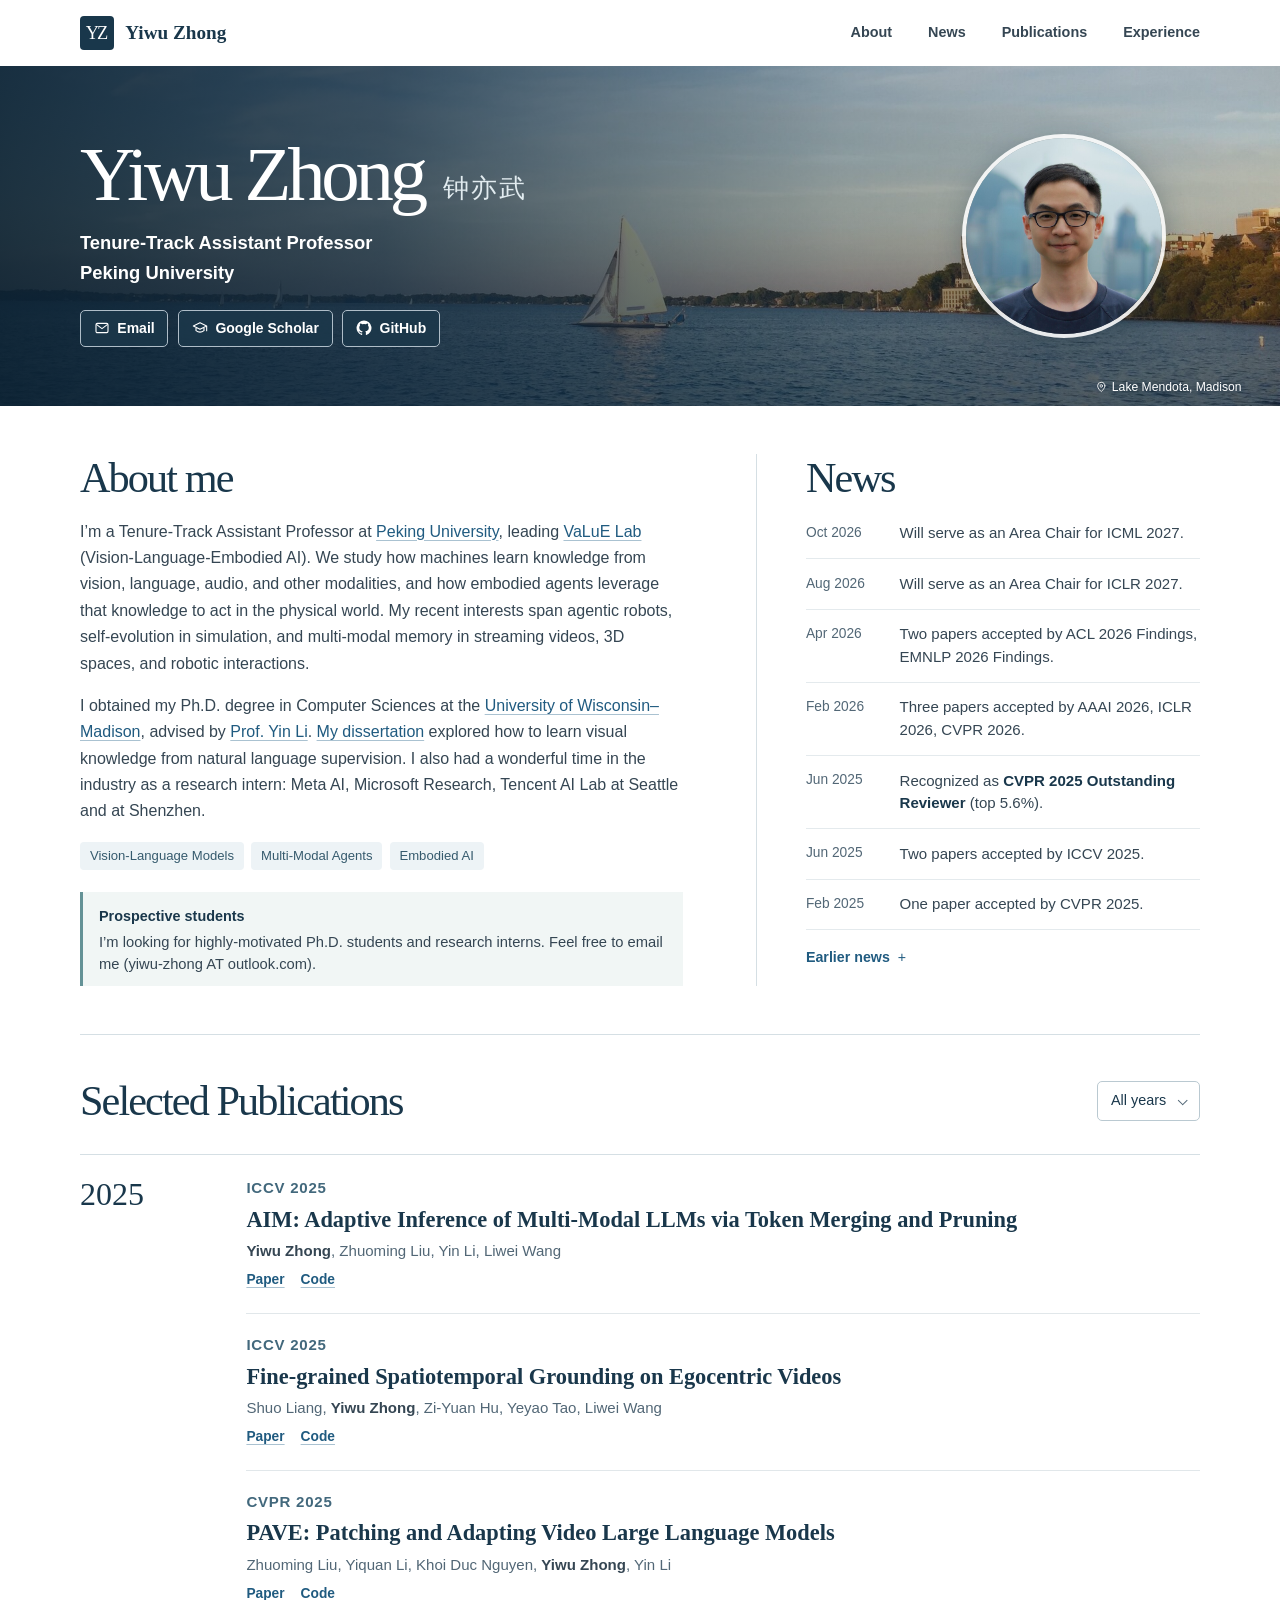
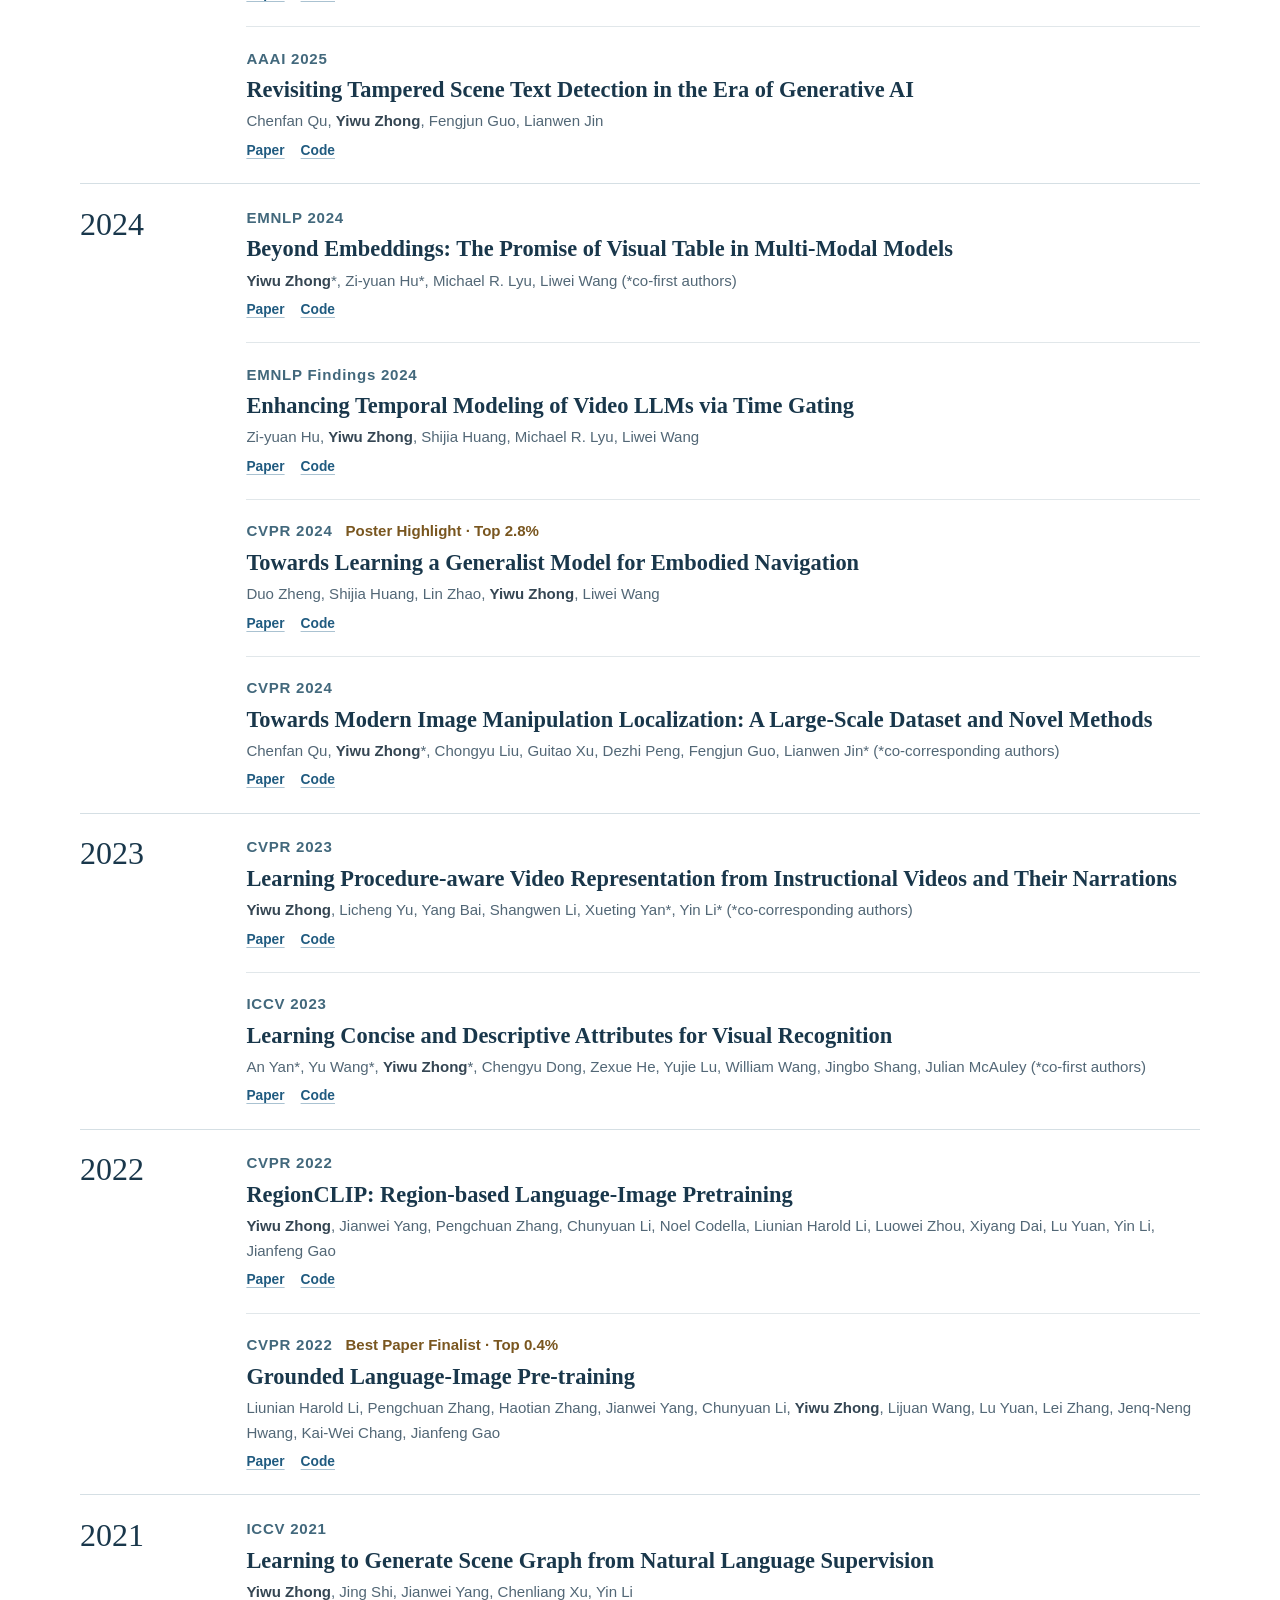
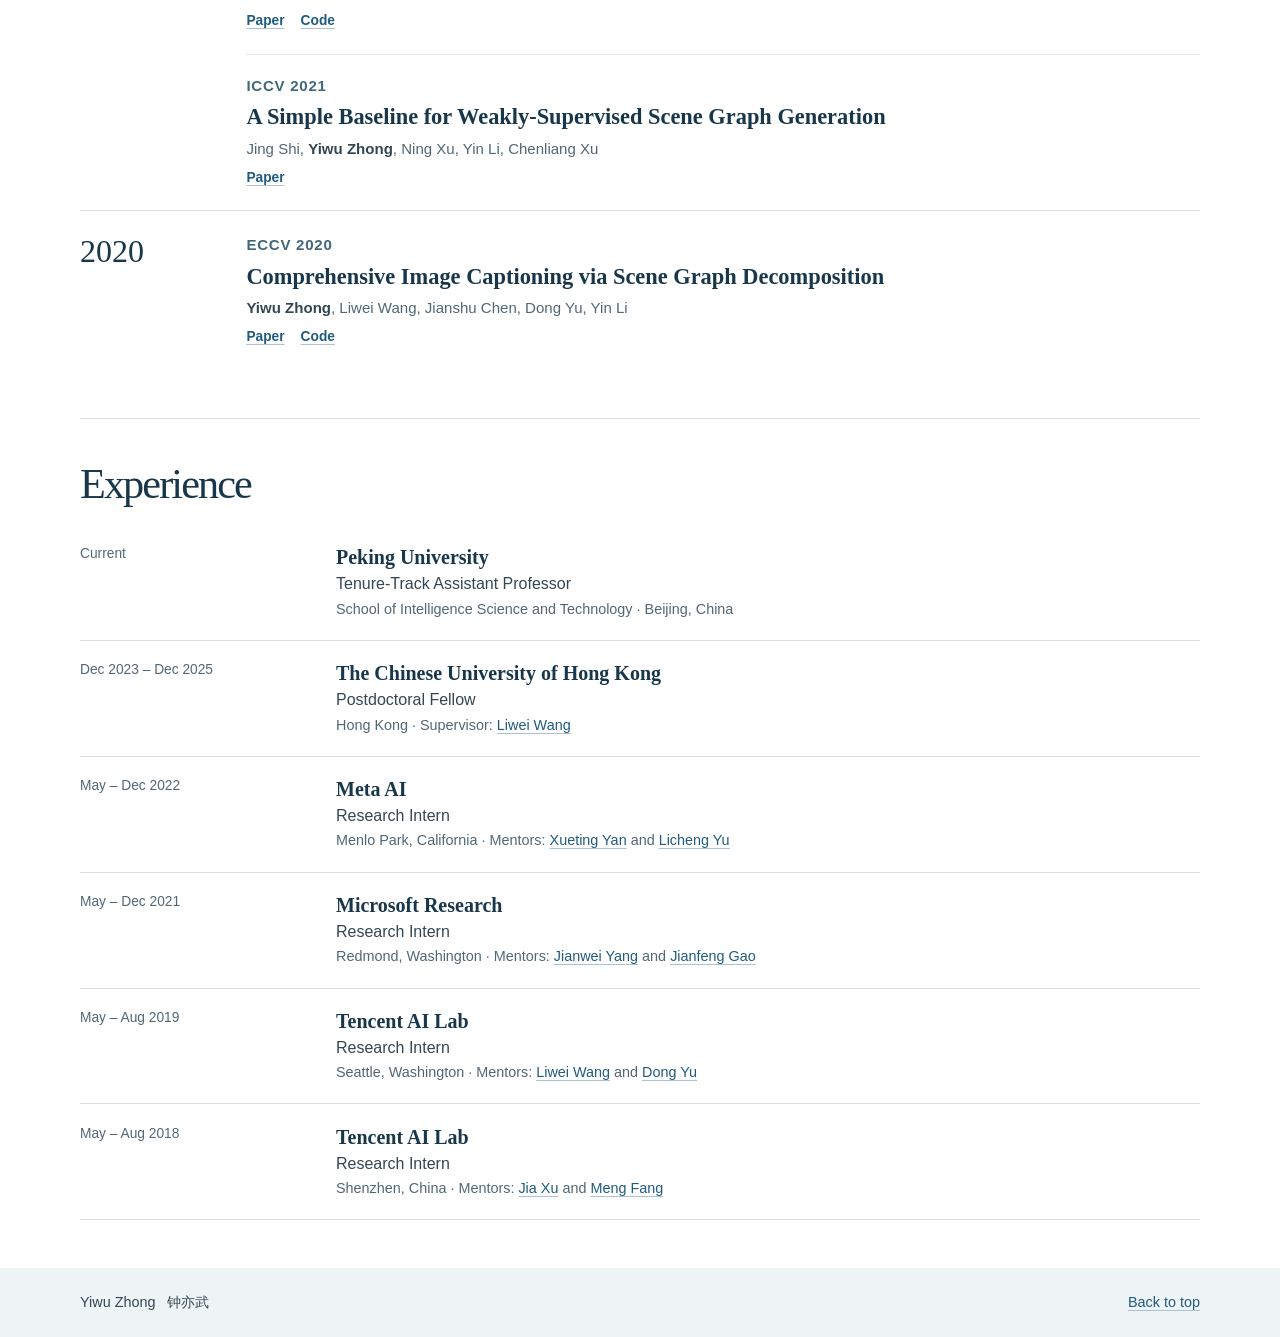
==== index.html @ c36d1957 "initial webpage" ====
<!doctype html>
<html lang="en">
<head>
  <meta charset="utf-8">
  <meta name="viewport" content="width=device-width, initial-scale=1">
  <meta name="description" content="Yiwu Zhong is a tenure-track assistant professor at Peking University studying vision-language learning, multimodal agents, and embodied AI.">
  <title>Yiwu Zhong | Peking University</title>
  <link rel="icon" href="data:image/svg+xml,%3Csvg xmlns='http://www.w3.org/2000/svg' viewBox='0 0 64 64'%3E%3Crect width='64' height='64' rx='8' fill='%2319374b'/%3E%3Ctext x='32' y='43' text-anchor='middle' font-family='Georgia' font-size='34' fill='white'%3EYZ%3C/text%3E%3C/svg%3E">
  <link rel="stylesheet" href="style.css">
  <script src="site.js" defer></script>
</head>
<body id="top">
  <a class="skip" href="#main">Skip to content</a>
  <header class="site-header">
    <div class="wrap header-inner">
      <a class="brand" href="#top"><span class="monogram" aria-hidden="true">YZ</span> Yiwu Zhong</a>
      <nav aria-label="Main navigation">
        <a href="#about">About</a>
        <a href="#news">News</a>
        <a href="#publications">Publications</a>
        <a href="#experience">Experience</a>
      </nav>
    </div>
  </header>
  <main id="main">
    <!-- PROFILE: Edit your name, appointment, and contact links here.
         Replace the two photos in assets/ to keep the same layout. -->
    <section class="hero" aria-labelledby="profile-name">
      <div class="wrap hero-inner">
        <div class="intro">
          <!-- <p class="eyebrow hero-label"><span></span>Peking University</p>-->
          <h1 id="profile-name">Yiwu Zhong <span lang="zh-Hans">钟亦武</span></h1>
          <p class="role">Tenure-Track Assistant Professor</p>
          <p class="role">Peking University</p>
          <!-- <p class="affiliation">School of Intelligence Science and Technology</p>-->
          <div class="contact">
            <a href="mailto:yiwu-zhong@outlook.com"><svg viewBox="0 0 24 24" aria-hidden="true"><rect x="3" y="5" width="18" height="14" rx="2"/><path d="m4 7 8 6 8-6"/></svg>Email</a>
            <a href="https://scholar.google.com/citations?hl=en&amp;user=irrbH_IAAAAJ"><svg viewBox="0 0 24 24" aria-hidden="true"><path d="m2 9 10-5 10 5-10 5zM6 11v5c4 3 8 3 12 0v-5m4-2v7"/></svg>Google Scholar</a>
            <a href="https://github.com/YiwuZhong"><svg viewBox="0 0 24 24" aria-hidden="true" class="filled"><path d="M12 .8a11.2 11.2 0 0 0-3.54 21.82c.56.1.76-.24.76-.54v-2.08c-3.1.67-3.75-1.32-3.75-1.32-.51-1.3-1.25-1.65-1.25-1.65-1.02-.7.08-.68.08-.68 1.13.08 1.72 1.16 1.72 1.16 1 .1 1.53 1.68 3.23.83.1-.72.39-1.21.71-1.49-2.48-.28-5.09-1.24-5.09-5.53 0-1.22.44-2.22 1.15-3-.11-.29-.5-1.43.11-2.97 0 0 .94-.3 3.08 1.15a10.8 10.8 0 0 1 5.6 0c2.14-1.45 3.08-1.15 3.08-1.15.61 1.54.22 2.68.11 2.97.72.78 1.15 1.78 1.15 3 0 4.3-2.61 5.24-5.1 5.52.4.35.76 1.03.76 2.08v3.16c0 .3.2.65.77.54A11.2 11.2 0 0 0 12 .8z"/></svg>GitHub</a>
          </div>
        </div>
        <img class="portrait" src="assets/yiwu-zhong.jpg" alt="Yiwu Zhong" width="210" height="210">
      </div>
      <div class="photo-caption"><svg viewBox="0 0 24 24" aria-hidden="true"><path d="M19 10c0 5-7 11-7 11S5 15 5 10a7 7 0 1 1 14 0z"/><circle cx="12" cy="10" r="2.4"/></svg>Lake Mendota, Madison</div>
    </section>
    <div class="wrap">
      <div class="overview">
        <!-- ABOUT: These paragraphs and topic labels are plain HTML. -->
        <section id="about" aria-labelledby="about-title">
          <h2 id="about-title">About me</h2>
          <p>I’m a Tenure-Track Assistant Professor at <a href="https://english.pku.edu.cn/">Peking University</a>, leading <a href="https://github.com/PKU-VaLuE-Lab">VaLuE Lab</a> (Vision-Language-Embodied AI). We study how machines learn knowledge from vision, language, audio, and other modalities, and how embodied agents leverage that knowledge to act in the physical world. My recent interests span agentic robots, self-evolution in simulation, and multi-modal memory in streaming videos, 3D spaces, and robotic interactions. </p>
          <p>I obtained my Ph.D. degree in Computer Sciences at the <a href="https://www.wisc.edu/">University of Wisconsin–Madison</a>, advised by <a href="https://yinli-vision.github.io/">Prof. Yin Li</a>. <a href="https://asset.library.wisc.edu/1711.dl/NDW2GRIYP7CZ68Y/R/file-e1c7b.pdf">My dissertation</a> explored how to learn visual knowledge from natural language supervision. I also had a wonderful time in the industry as a research intern: Meta AI, Microsoft Research, Tencent AI Lab at Seattle and at Shenzhen.</p>
          <ul class="topics" aria-label="Research interests"><li>Vision-Language Models</li><li>Multi-Modal Agents</li><li>Embodied AI</li></ul>
          <aside class="recruit"><strong>Prospective students</strong><p>I’m looking for highly-motivated Ph.D. students and research interns. Feel free to email me (yiwu-zhong AT outlook.com).</p></aside>
        </section>
        <!-- NEWS: Copy a dated list item and place the newest one first.
             Move older entries into the archive list below. -->
        <section id="news" aria-labelledby="news-title">
          <h2 id="news-title">News</h2>
          <ul class="news-list">
            <li><time datetime="2026-10">Oct 2026</time><span>Will serve as an Area Chair for ICML 2027.</span></li>
            <li><time datetime="2026-08">Aug 2026</time><span>Will serve as an Area Chair for ICLR 2027.</span></li>
            <li><time datetime="2026-04">Apr 2026</time><span>Two papers accepted by ACL 2026 Findings, EMNLP 2026 Findings.</span></li>
            <li><time datetime="2026-02">Feb 2026</time><span>Three papers accepted by AAAI 2026, ICLR 2026, CVPR 2026.</span></li>
            <li><time datetime="2025-06">Jun 2025</time><span>Recognized as <strong>CVPR 2025 Outstanding Reviewer</strong> (top 5.6%).</span></li>
            <li><time datetime="2025-06">Jun 2025</time><span>Two papers accepted by ICCV 2025.</span></li>
            <li><time datetime="2025-02">Feb 2025</time><span>One paper accepted by CVPR 2025.</span></li>
          </ul>
          <details class="archive"><summary>Earlier news</summary><ul class="news-list">
            <li><time datetime="2024-10">Oct 2024</time><span>Two papers accepted by EMNLP 2024.</span></li>
            <li><time datetime="2024-02">Feb 2024</time><span>Two papers accepted by CVPR 2024.</span></li>
            <li><time datetime="2023-08">Aug 2023</time><span>Completed my Ph.D. at UW–Madison. Many thanks to my advisor Prof. Yin Li!</span></li>
            <li><time datetime="2023-07">Jul 2023</time><span>One paper accepted by ICCV 2023.</span></li>
            <li><time datetime="2023-03">Mar 2023</time><span>Received the <strong>CVPR 2023 Doctoral Consortium Award</strong> (top 13%).</span></li>
            <li><time datetime="2023-03">Mar 2023</time><span>One paper accepted by CVPR 2023 <a href="https://arxiv.org/abs/2303.17839">(Learning Procedure-Aware Video Representation From Instructional Videos and Their Narrations</a>).</span></li>
            <li><time datetime="2022-03">Mar 2022</time><span>Two papers accepted by CVPR 2022 (<a href="https://arxiv.org/abs/2112.09106">RegionCLIP: Region-based Language-Image Pretraining</a>). <strong>One Best Paper Finalist</strong> (top 0.4%).</span></li>
            <li><time datetime="2021-07">Jul 2021</time><span>Two papers accepted by ICCV 2021 (<a href="https://arxiv.org/abs/2109.02227">Learning to Generate Scene Graph from Natural Language Supervision</a>).</span></li>
            <li><time datetime="2020-07">Jul 2020</time><span>One paper accepted by ECCV 2020 (<a href="https://arxiv.org/abs/2007.11731">Comprehensive Image Captioning via Scene Graph Decomposition</a>).</span></li>
          </ul></details>
        </section>
      </div>
      <!-- PUBLICATIONS: Copy one article into the appropriate year. For a new
           year, copy a year-group and change its h3. The filter updates itself. -->
      <section class="major" id="publications" aria-labelledby="publications-title">
        <div class="section-head">
          <h2 id="publications-title">Selected Publications</h2>
          <label class="year-filter" hidden><span class="sr-only">Filter publications by year</span>
            <select id="year-filter"><option value="">All years</option></select>
          </label>
        </div>
        <section class="year-group"><h3>2025</h3>
          <div class="papers">
            <article class="paper">
              <p class="venue">ICCV 2025</p>
              <h4><a href="https://arxiv.org/abs/2412.03248">AIM: Adaptive Inference of Multi-Modal LLMs via Token Merging and Pruning</a></h4>
              <p class="authors"><strong>Yiwu Zhong</strong>, Zhuoming Liu, Yin Li, Liwei Wang</p>
              <div class="paper-links"><a href="https://arxiv.org/abs/2412.03248">Paper</a> <a href="https://github.com/LaVi-Lab/AIM">Code</a></div>
            </article>
            <article class="paper">
              <p class="venue">ICCV 2025</p>
              <h4><a href="https://arxiv.org/abs/2508.00518">Fine-grained Spatiotemporal Grounding on Egocentric Videos</a></h4>
              <p class="authors">Shuo Liang, <strong>Yiwu Zhong</strong>, Zi-Yuan Hu, Yeyao Tao, Liwei Wang</p>
              <div class="paper-links"><a href="https://arxiv.org/abs/2508.00518">Paper</a> <a href="https://github.com/LaVi-Lab/EgoMask">Code</a></div>
            </article>
            <article class="paper">
              <p class="venue">CVPR 2025</p>
              <h4><a href="https://arxiv.org/abs/2503.19794">PAVE: Patching and Adapting Video Large Language Models</a></h4>
              <p class="authors">Zhuoming Liu, Yiquan Li, Khoi Duc Nguyen, <strong>Yiwu Zhong</strong>, Yin Li</p>
              <div class="paper-links"><a href="https://arxiv.org/abs/2503.19794">Paper</a> <a href="https://github.com/dragonlzm/PAVE">Code</a></div>
            </article>
            <article class="paper">
              <p class="venue">AAAI 2025</p>
              <h4><a href="https://arxiv.org/abs/2407.21422">Revisiting Tampered Scene Text Detection in the Era of Generative AI</a></h4>
              <p class="authors">Chenfan Qu, <strong>Yiwu Zhong</strong>, Fengjun Guo, Lianwen Jin</p>
              <div class="paper-links"><a href="https://arxiv.org/abs/2407.21422">Paper</a> <a href="https://github.com/qcf-568/OSTF">Code</a></div>
            </article>
          </div>
        </section>
        <section class="year-group"><h3>2024</h3>
          <div class="papers">
            <article class="paper">
              <p class="venue">EMNLP 2024</p>
              <h4><a href="https://arxiv.org/abs/2403.18252">Beyond Embeddings: The Promise of Visual Table in Multi-Modal Models</a></h4>
              <p class="authors"><strong>Yiwu Zhong</strong>*, Zi-yuan Hu*, Michael R. Lyu, Liwei Wang (*co-first authors)</p>
              <div class="paper-links"><a href="https://arxiv.org/abs/2403.18252">Paper</a> <a href="https://github.com/LaVi-Lab/Visual-Table">Code</a></div>
            </article>
            <article class="paper">
              <p class="venue">EMNLP Findings 2024</p>
              <h4><a href="https://arxiv.org/abs/2410.05714">Enhancing Temporal Modeling of Video LLMs via Time Gating</a></h4>
              <p class="authors">Zi-yuan Hu, <strong>Yiwu Zhong</strong>, Shijia Huang, Michael R. Lyu, Liwei Wang</p>
              <div class="paper-links"><a href="https://arxiv.org/abs/2410.05714">Paper</a> <a href="https://github.com/LaVi-Lab/TG-Vid">Code</a></div>
            </article>
            <article class="paper">
              <p class="venue">CVPR 2024 <span class="honor">Poster Highlight · Top 2.8%</span></p>
              <h4><a href="https://arxiv.org/abs/2312.02010">Towards Learning a Generalist Model for Embodied Navigation</a></h4>
              <p class="authors">Duo Zheng, Shijia Huang, Lin Zhao, <strong>Yiwu Zhong</strong>, Liwei Wang</p>
              <div class="paper-links"><a href="https://arxiv.org/abs/2312.02010">Paper</a> <a href="https://github.com/zd11024/NaviLLM">Code</a></div>
            </article>
            <article class="paper">
              <p class="venue">CVPR 2024</p>
              <h4><a href="https://openaccess.thecvf.com/content/CVPR2024/papers/Qu_Towards_Modern_Image_Manipulation_Localization_A_Large-Scale_Dataset_and_Novel_CVPR_2024_paper.pdf">Towards Modern Image Manipulation Localization: A Large-Scale Dataset and Novel Methods</a></h4>
              <p class="authors">Chenfan Qu, <strong>Yiwu Zhong</strong>*, Chongyu Liu, Guitao Xu, Dezhi Peng, Fengjun Guo, Lianwen Jin* (*co-corresponding authors)</p>
              <div class="paper-links"><a href="https://openaccess.thecvf.com/content/CVPR2024/papers/Qu_Towards_Modern_Image_Manipulation_Localization_A_Large-Scale_Dataset_and_Novel_CVPR_2024_paper.pdf">Paper</a> <a href="https://github.com/qcf-568/MIML">Code</a></div>
            </article>
          </div>
        </section>
        <section class="year-group"><h3>2023</h3>
          <div class="papers">
            <article class="paper">
              <p class="venue">CVPR 2023</p>
              <h4><a href="https://arxiv.org/abs/2303.17839">Learning Procedure-aware Video Representation from Instructional Videos and Their Narrations</a></h4>
              <p class="authors"><strong>Yiwu Zhong</strong>, Licheng Yu, Yang Bai, Shangwen Li, Xueting Yan*, Yin Li* (*co-corresponding authors)</p>
              <div class="paper-links"><a href="https://arxiv.org/abs/2303.17839">Paper</a> <a href="https://github.com/facebookresearch/ProcedureVRL">Code</a></div>
            </article>
            <article class="paper">
              <p class="venue">ICCV 2023</p>
              <h4><a href="https://arxiv.org/abs/2308.03685">Learning Concise and Descriptive Attributes for Visual Recognition</a></h4>
              <p class="authors">An Yan*, Yu Wang*, <strong>Yiwu Zhong</strong>*, Chengyu Dong, Zexue He, Yujie Lu, William Wang, Jingbo Shang, Julian McAuley (*co-first authors)</p>
              <div class="paper-links"><a href="https://arxiv.org/abs/2308.03685">Paper</a> <a href="https://github.com/wangyu-ustc/LM4CV">Code</a></div>
            </article>
          </div>
        </section>
        <section class="year-group"><h3>2022</h3>
          <div class="papers">
            <article class="paper">
              <p class="venue">CVPR 2022</p>
              <h4><a href="https://arxiv.org/abs/2112.09106">RegionCLIP: Region-based Language-Image Pretraining</a></h4>
              <p class="authors"><strong>Yiwu Zhong</strong>, Jianwei Yang, Pengchuan Zhang, Chunyuan Li, Noel Codella, Liunian Harold Li, Luowei Zhou, Xiyang Dai, Lu Yuan, Yin Li, Jianfeng Gao</p>
              <div class="paper-links"><a href="https://arxiv.org/abs/2112.09106">Paper</a> <a href="https://github.com/microsoft/RegionCLIP">Code</a></div>
            </article>
            <article class="paper">
              <p class="venue">CVPR 2022 <span class="honor">Best Paper Finalist · Top 0.4%</span></p>
              <h4><a href="https://arxiv.org/abs/2112.03857">Grounded Language-Image Pre-training</a></h4>
              <p class="authors">Liunian Harold Li, Pengchuan Zhang, Haotian Zhang, Jianwei Yang, Chunyuan Li, <strong>Yiwu Zhong</strong>, Lijuan Wang, Lu Yuan, Lei Zhang, Jenq-Neng Hwang, Kai-Wei Chang, Jianfeng Gao</p>
              <div class="paper-links"><a href="https://arxiv.org/abs/2112.03857">Paper</a> <a href="https://github.com/microsoft/GLIP">Code</a></div>
            </article>
          </div>
        </section>
        <section class="year-group"><h3>2021</h3>
          <div class="papers">
            <article class="paper">
              <p class="venue">ICCV 2021</p>
              <h4><a href="https://arxiv.org/abs/2109.02227">Learning to Generate Scene Graph from Natural Language Supervision</a></h4>
              <p class="authors"><strong>Yiwu Zhong</strong>, Jing Shi, Jianwei Yang, Chenliang Xu, Yin Li</p>
              <div class="paper-links"><a href="https://arxiv.org/abs/2109.02227">Paper</a> <a href="https://github.com/YiwuZhong/SGG_from_NLS">Code</a></div>
            </article>
            <article class="paper">
              <p class="venue">ICCV 2021</p>
              <h4><a href="https://openaccess.thecvf.com/content/ICCV2021/papers/Shi_A_Simple_Baseline_for_Weakly-Supervised_Scene_Graph_Generation_ICCV_2021_paper.pdf">A Simple Baseline for Weakly-Supervised Scene Graph Generation</a></h4>
              <p class="authors">Jing Shi, <strong>Yiwu Zhong</strong>, Ning Xu, Yin Li, Chenliang Xu</p>
              <div class="paper-links"><a href="https://openaccess.thecvf.com/content/ICCV2021/papers/Shi_A_Simple_Baseline_for_Weakly-Supervised_Scene_Graph_Generation_ICCV_2021_paper.pdf">Paper</a></div>
            </article>
          </div>
        </section>
        <section class="year-group"><h3>2020</h3>
          <div class="papers">
            <article class="paper">
              <p class="venue">ECCV 2020</p>
              <h4><a href="https://arxiv.org/abs/2007.11731">Comprehensive Image Captioning via Scene Graph Decomposition</a></h4>
              <p class="authors"><strong>Yiwu Zhong</strong>, Liwei Wang, Jianshu Chen, Dong Yu, Yin Li</p>
              <div class="paper-links"><a href="https://arxiv.org/abs/2007.11731">Paper</a> <a href="https://github.com/YiwuZhong/Sub-GC">Code</a></div>
            </article>
          </div>
        </section>
      </section>
      <!-- EXPERIENCE: Each appointment is one article, newest first. -->
      <section class="major" id="experience" aria-labelledby="experience-title">
        <h2 id="experience-title">Experience</h2>
        <article class="job">
          <span class="dates">Current</span>
          <div><h3>Peking University</h3><p>Tenure-Track Assistant Professor</p><p class="job-detail">School of Intelligence Science and Technology · Beijing, China</p></div>
        </article>
        <article class="job">
          <span class="dates">Dec 2023 – Dec 2025</span>
          <div><h3>The Chinese University of Hong Kong</h3><p>Postdoctoral Fellow</p><p class="job-detail">Hong Kong · Supervisor: <a href="https://lwwangcse.github.io/">Liwei Wang</a></p></div>
        </article>
        <article class="job">
          <span class="dates">May – Dec 2022</span>
          <div><h3>Meta AI</h3><p>Research Intern</p><p class="job-detail">Menlo Park, California · Mentors: <a href="https://www.linkedin.com/in/xueting-yan-00a939a3/">Xueting Yan</a> and <a href="https://lichengunc.github.io/">Licheng Yu</a></p></div>
        </article>
        <article class="job">
          <span class="dates">May – Dec 2021</span>
          <div><h3>Microsoft Research</h3><p>Research Intern</p><p class="job-detail">Redmond, Washington · Mentors: <a href="https://jwyang.github.io/">Jianwei Yang</a> and <a href="https://www.microsoft.com/en-us/research/people/jfgao/">Jianfeng Gao</a></p></div>
        </article>
        <article class="job">
          <span class="dates">May – Aug 2019</span>
          <div><h3>Tencent AI Lab</h3><p>Research Intern</p><p class="job-detail">Seattle, Washington · Mentors: <a href="https://lwwangcse.github.io/">Liwei Wang</a> and <a href="https://scholar.google.com/citations?user=tMY31_gAAAAJ">Dong Yu</a></p></div>
        </article>
        <article class="job">
          <span class="dates">May – Aug 2018</span>
          <div><h3>Tencent AI Lab</h3><p>Research Intern</p><p class="job-detail">Shenzhen, China · Mentors: <a href="https://pages.cs.wisc.edu/~jiaxu/">Jia Xu</a> and <a href="https://mengfn.github.io/">Meng Fang</a></p></div>
        </article>
      </section>
    </div>
  </main>
  <footer><div class="wrap"><span>Yiwu Zhong <span lang="zh-Hans">钟亦武</span></span><a href="#top">Back to top</a></div></footer>
</body>
</html>
---- style.css ----
/* Site-wide palette, typography, and page width. */
:root {
  --ink: #19374b;
  --body: #354653;
  --link: #205b80;
  --line: #d5dfe4;
  --muted: #526776;
  --serif: "Baskervville", "Iowan Old Style", "Palatino Linotype", Georgia, serif;
  --sans: "Inter", -apple-system, BlinkMacSystemFont, "Segoe UI", Arial, sans-serif;
}
* { box-sizing: border-box; }
html { scroll-padding-top: 1.5rem; }
body { margin: 0; font: 1rem/1.65 var(--sans); color: var(--body); background: #fff; }
a { color: var(--link); text-underline-offset: .19em; text-decoration-color: #aac2d1; }
a:hover { text-decoration-color: currentColor; }
a:focus-visible, summary:focus-visible, select:focus-visible { outline: 3px solid #c07634; outline-offset: 4px; }
.wrap { width: min(1120px, 88%); margin-inline: auto; }
h1, h2, h3, h4, p { margin: 0; }
h1, h2, h3, h4 { color: var(--ink); }
h2 { font: 400 clamp(2rem, 3.3vw, 2.7rem)/1.15 var(--serif); letter-spacing: -.045em; }
.skip, .sr-only { position: absolute; width: 1px; height: 1px; overflow: hidden; clip-path: inset(50%); }
.skip:focus { clip-path: none; width: auto; height: auto; padding: .5rem 1rem; z-index: 2; background: white; }
[hidden] { display: none !important; }

/* Page navigation and the original Lake Mendota cover photograph. */
.header-inner, nav, .brand, .contact, .contact a, .section-head, footer .wrap { display: flex; align-items: center; }
.header-inner, .section-head, footer .wrap { justify-content: space-between; }
.header-inner { min-height: 66px; gap: 1.5rem; }
.brand { gap: .7rem; color: var(--ink); text-decoration: none; white-space: nowrap; font: 600 1.2rem/1 var(--serif); }
.monogram { display: grid; place-items: center; width: 34px; height: 34px; border-radius: 4px; font: 1.15rem var(--serif); letter-spacing: -.1em; padding-right: .1em; background: var(--ink); color: white; }
nav { gap: clamp(1rem, 3vw, 2.25rem); }
nav a { font-size: .9rem; font-weight: 550; color: var(--body); text-decoration: none; padding-block: .45rem; }
nav a:hover, footer a:hover { text-decoration: underline; }
.hero { position: relative; color: white; isolation: isolate; background: #233f56 url("assets/lake-mendota.jpg") center 58% / cover no-repeat; }
.hero::before { content: ""; position: absolute; inset: 0; z-index: -1; background: linear-gradient(90deg, rgb(12 34 51 / .91) 0%, rgb(16 42 63 / .8) 30%, rgb(21 50 70 / .38) 66%, rgb(18 45 64 / .19) 100%), linear-gradient(0deg, rgb(10 31 50 / .42), transparent 58%); }
.hero-inner { min-height: 340px; display: flex; justify-content: space-between; align-items: center; gap: 2rem; padding-block: 3.4rem; }
.eyebrow { text-transform: uppercase; letter-spacing: .19em; font-size: .76rem; font-weight: 650; }
.hero-label { display: flex; align-items: center; gap: .7rem; color: #e8f2f6; }
.hero-label span { width: 26px; height: 2px; background: #c4d7dd; }
h1 { color: white; font: 400 clamp(3.5rem, 6vw, 5.25rem)/1.12 var(--serif); letter-spacing: -.055em; margin: .45rem 0 .6rem; }
h1 span { display: inline-block; font: 400 clamp(1.25rem, 2vw, 1.65rem)/1.3 "Noto Serif CJK SC", "Songti SC", serif; letter-spacing: .09em; color: #e1ebef; vertical-align: .13em; padding-left: .25rem; }
.role { font-size: 1.15rem; font-weight: 550; }
.affiliation { color: #ecf2f5; font-size: .98rem; }
.contact { gap: .6rem; flex-wrap: wrap; margin-top: 1.3rem; }
.contact a { gap: .47rem; padding: .38rem .8rem; border: 1px solid #afbdc8; border-radius: 5px; background: #1c384bd9; color: white; font-size: .875rem; font-weight: 550; text-decoration: none; }
.contact a:hover { background: #fff; color: var(--ink); }
svg { width: 1rem; height: 1rem; fill: none; stroke: currentColor; stroke-width: 1.65; stroke-linecap: round; stroke-linejoin: round; }
svg.filled { fill: currentColor; stroke: none; }
.portrait { width: clamp(165px, 16vw, 205px); height: auto; aspect-ratio: 1; object-fit: cover; border-radius: 50%; border: 4px solid #ffffffdf; box-shadow: 0 7px 28px #132d3f55; margin-right: 3%; }
.photo-caption { position: absolute; bottom: .55rem; right: max(1rem, 3%); font-size: .76rem; color: #fff; display: flex; align-items: center; gap: .25rem; text-shadow: 0 1px 4px #14283a; }
.photo-caption svg { width: .78rem; }

/* Biography and chronological news. */
.overview { display: grid; grid-template-columns: minmax(0, 1.36fr) minmax(0, 1fr); gap: clamp(2rem, 5.7vw, 5.5rem); padding: 3rem 0; }
#about > p { margin-top: 1rem; }
#news { border-left: 1px solid var(--line); padding-left: clamp(1.5rem, 3.8vw, 3.4rem); }
.topics, .news-list { list-style: none; padding: 0; }
.topics { display: flex; gap: .45rem; flex-wrap: wrap; margin: 1.1rem 0 1.4rem; }
.topics li { padding: .17rem .62rem; background: #edf3f6; color: #355a6d; font-size: .82rem; border-radius: 4px; }
.recruit { border-left: 3px solid #649296; background: #f1f6f5; padding: .7rem 1rem; }
.recruit strong { font-size: .9rem; color: var(--ink); }
.recruit p { font-size: .92rem; line-height: 1.5; margin-top: .1rem; }
.news-list { margin: .35rem 0 0; }
.news-list li { display: grid; grid-template-columns: 5.2rem 1fr; gap: .65rem; padding: .86rem 0; border-bottom: 1px solid #e4eaed; font-size: .94rem; line-height: 1.48; }
.news-list strong { color: var(--ink); font-weight: 600; }
.news-list time, .dates { font-size: .86rem; color: var(--muted); font-variant-numeric: tabular-nums; }
.news-list time { padding-top: .06rem; }
.archive summary { display: inline-flex; align-items: baseline; gap: .5rem; cursor: pointer; color: var(--link); font-size: .89rem; font-weight: 600; margin-top: 1rem; }
.archive summary::after { content: "+"; font-weight: 400; }
.archive summary::-webkit-details-marker { display: none; }
.archive[open] summary::after { content: "−"; }

/* Publication entries and experience. */
.major { border-top: 1px solid var(--line); padding: 2.6rem 0 3rem; }
.section-head { gap: 1rem; margin-bottom: 1.75rem; }
.year-filter { position: relative; }
.year-filter::after { content: ""; width: .4rem; height: .4rem; border: solid var(--muted); border-width: 0 1.5px 1.5px 0; transform: rotate(45deg); position: absolute; right: .85rem; top: 39%; pointer-events: none; }
select { border: 1px solid #bac9d1; border-radius: 5px; background: white; color: var(--ink); font: inherit; font-size: .9rem; padding: .45rem 2rem .45rem .8rem; appearance: none; }
.year-group { display: grid; grid-template-columns: clamp(5rem, 13vw, 10.5rem) 1fr; padding-top: 1.35rem; border-top: 1px solid var(--line); }
.year-group > h3 { font: 400 2rem/1.15 var(--serif); }
.paper { padding: 0 0 1.3rem; margin-bottom: 1.2rem; border-bottom: 1px solid #e1e7ea; }
.paper:last-child { border: 0; margin: 0; }
.venue { color: #42687c; font-size: .94rem; font-weight: 700; letter-spacing: .05em; }
.honor { color: #79561f; margin-left: .5rem; font-weight: 550; letter-spacing: 0; }
.paper h4 { font: 600 clamp(1.15rem, 2vw, 1.4rem)/1.35 var(--serif); margin: .24rem 0; }
.paper h4 a { color: var(--ink); text-decoration: none; }
.paper h4 a:hover { text-decoration: underline; }
.authors { font-size: .94rem; color: var(--muted); }
.authors strong { font-weight: 650; color: var(--body); }
.paper-links { display: flex; gap: 1rem; margin-top: .35rem; font-size: .86rem; font-weight: 600; }
.job { display: grid; grid-template-columns: clamp(9.5rem, 19vw, 15rem) 1fr; gap: 1rem; padding: 1.15rem 0; border-bottom: 1px solid var(--line); }
#experience h2 { margin-bottom: 1rem; }
.job h3 { font: 600 1.25rem/1.4 var(--serif); }
.job-detail { color: var(--muted); font-size: .9rem; }
footer { background: #eef3f5; }
footer .wrap { padding-block: 1.4rem; font-size: .9rem; }
footer span span { margin-left: .5rem; }

@media (max-width: 800px) {
  .overview { grid-template-columns: 1fr; gap: 2.3rem; }
  #news { border: 0; padding-left: 0; }
  .hero-inner { min-height: 315px; }
  .portrait { width: 145px; margin-right: 0; }
}
@media (max-width: 600px) {
  .wrap { width: 90%; }
  .header-inner { display: block; padding: .7rem 0 .35rem; }
  nav { justify-content: space-between; gap: .5rem; margin-top: .3rem; }
  nav a { font-size: .86rem; }
  .hero-inner { flex-direction: column-reverse; align-items: flex-start; gap: 1rem; padding: 1.8rem 0 2.7rem; }
  .portrait { width: 90px; border-width: 2px; }
  .hero { background-position: 57% 55%; }
  .hero::before { background: linear-gradient(90deg, #102e43e8, #102d44a3 70%, #102d4466); }
  h1 { font-size: clamp(2.9rem, 11vw, 3.8rem); }
  h1 span { font-size: 1.1rem; }
  .role { font-size: 1.06rem; }
  .contact { gap: .4rem; }
  .contact a { padding: .36rem .58rem; }
  .overview, .major { padding-block: 2rem; }
  .year-group, .job { display: block; }
  .year-group > h3 { margin-bottom: 1rem; font-size: 1.6rem; }
  .news-list li { grid-template-columns: 4.8rem 1fr; }
  .dates { display: block; margin-bottom: .35rem; }
}
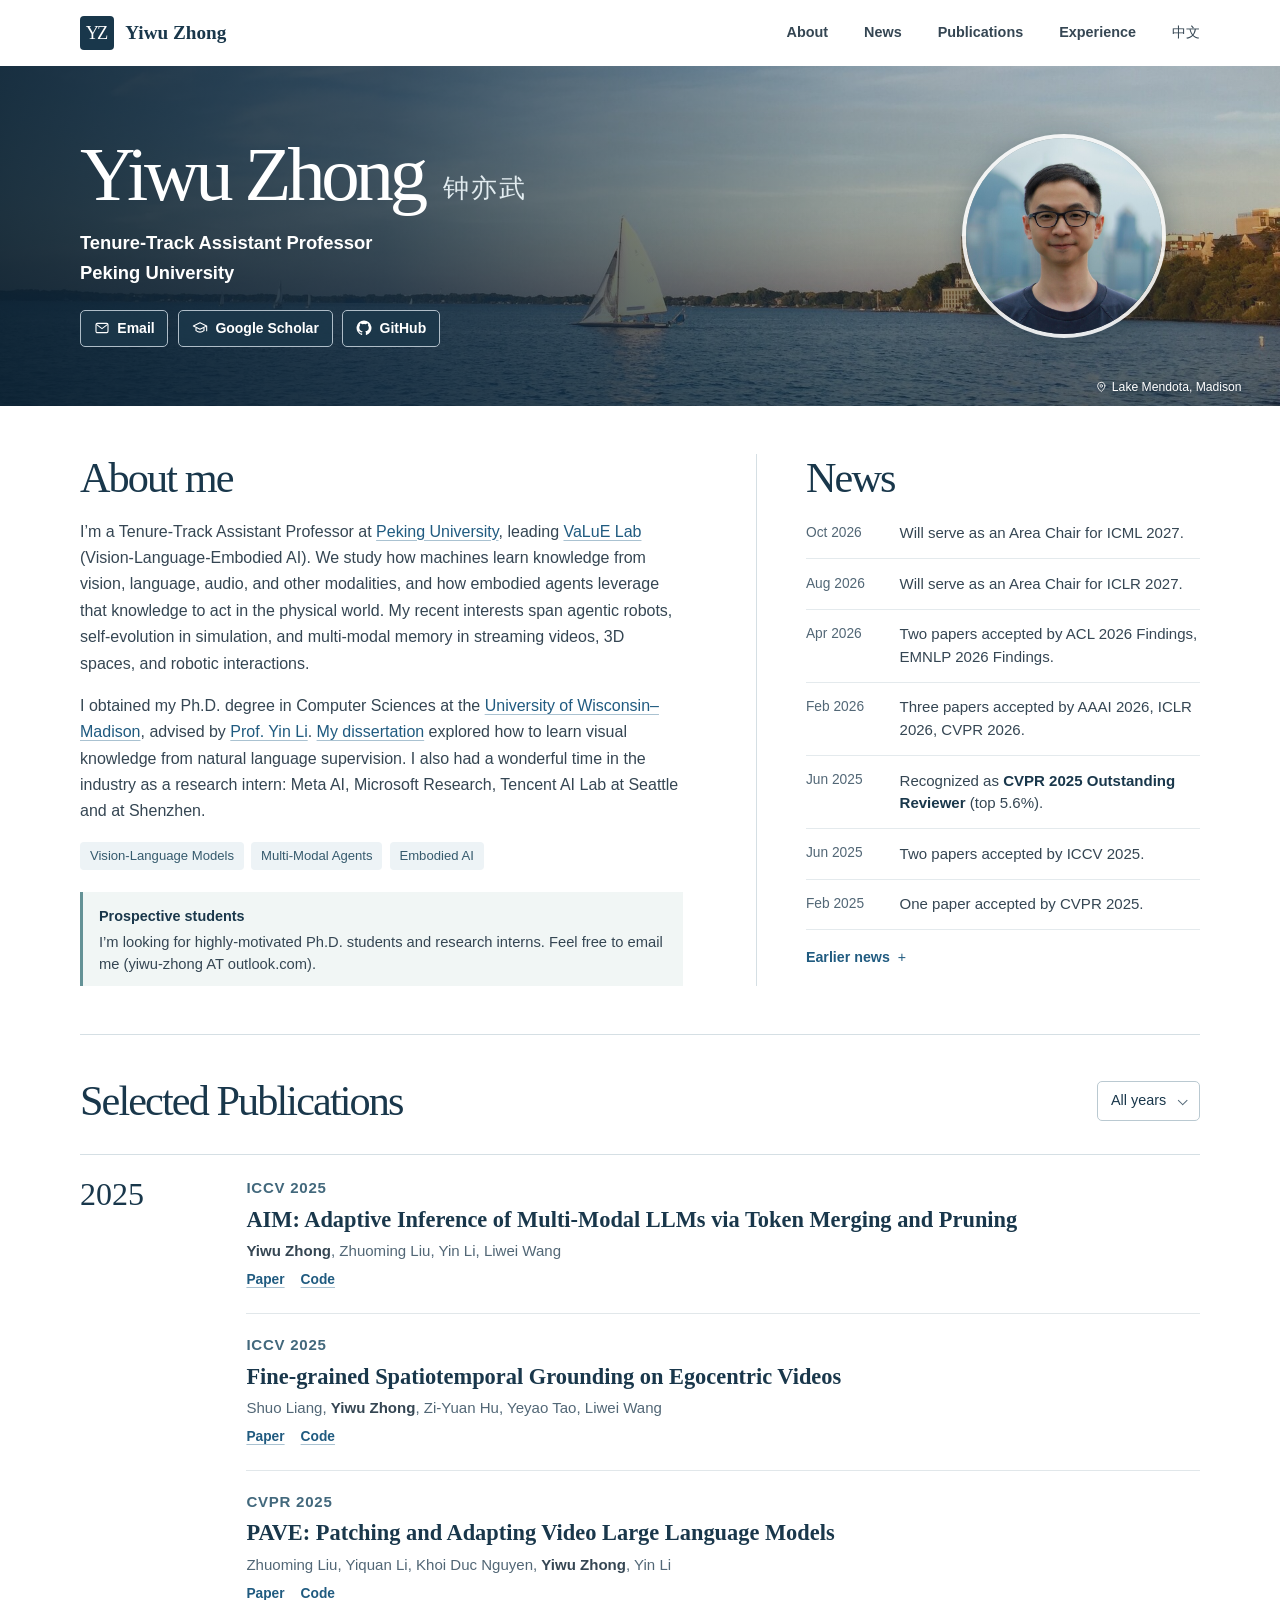
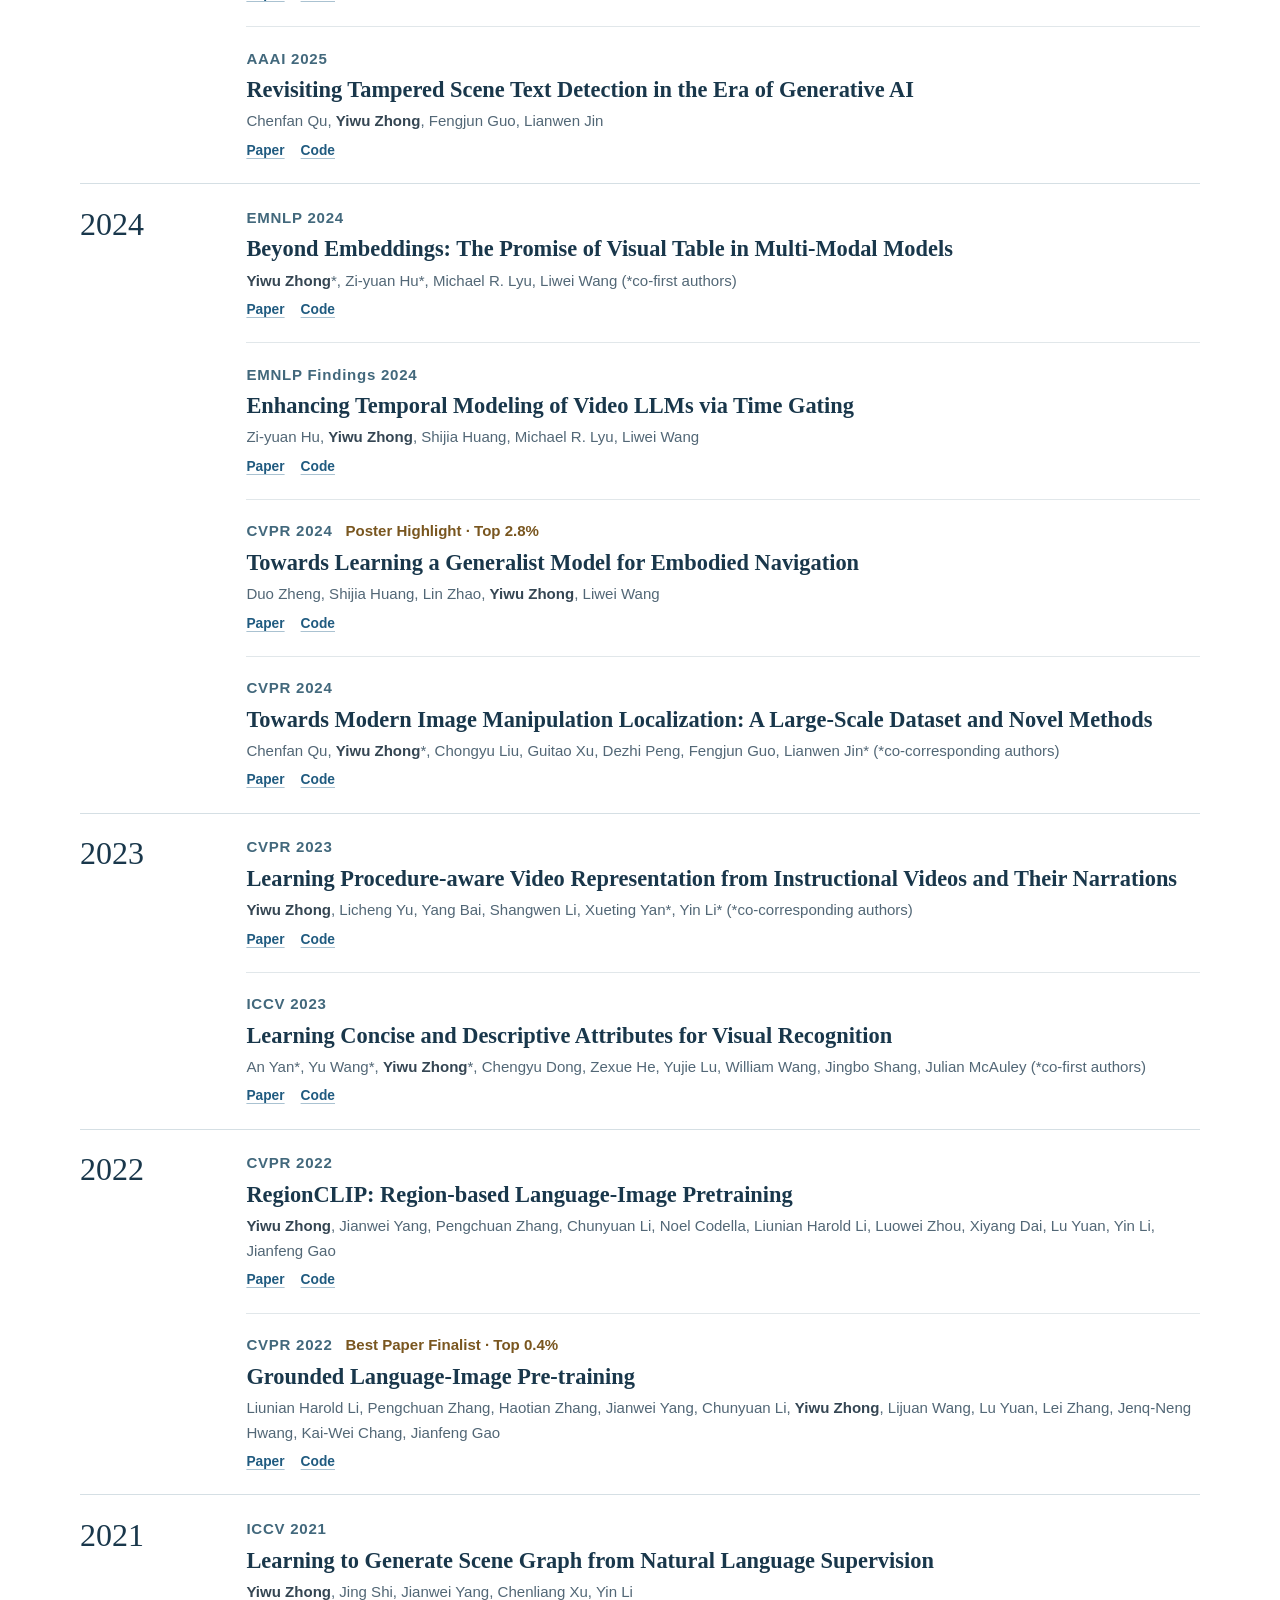
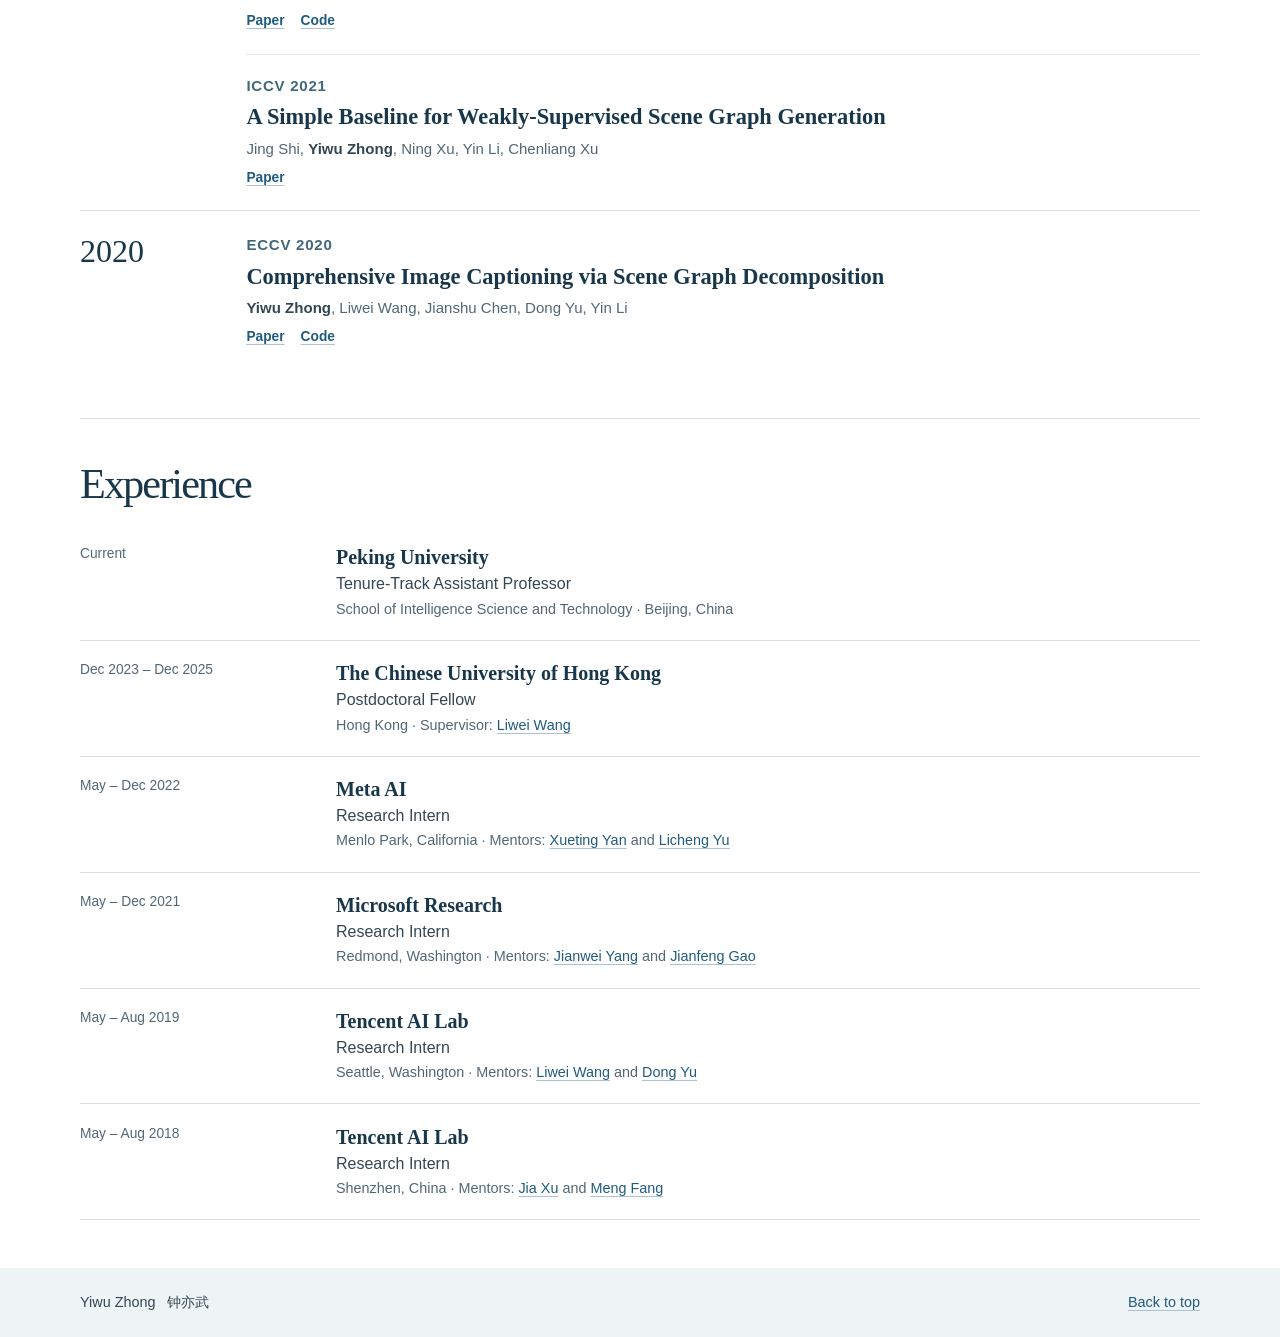
==== commit 760408de: "zh version" ====
--- a/index.html
+++ b/index.html
@@ -19,6 +19,7 @@
         <a href="#news">News</a>
         <a href="#publications">Publications</a>
         <a href="#experience">Experience</a>
+        <a href="zh.html" lang="zh-CN" hreflang="zh-CN">中文</a>
       </nav>
     </div>
   </header>
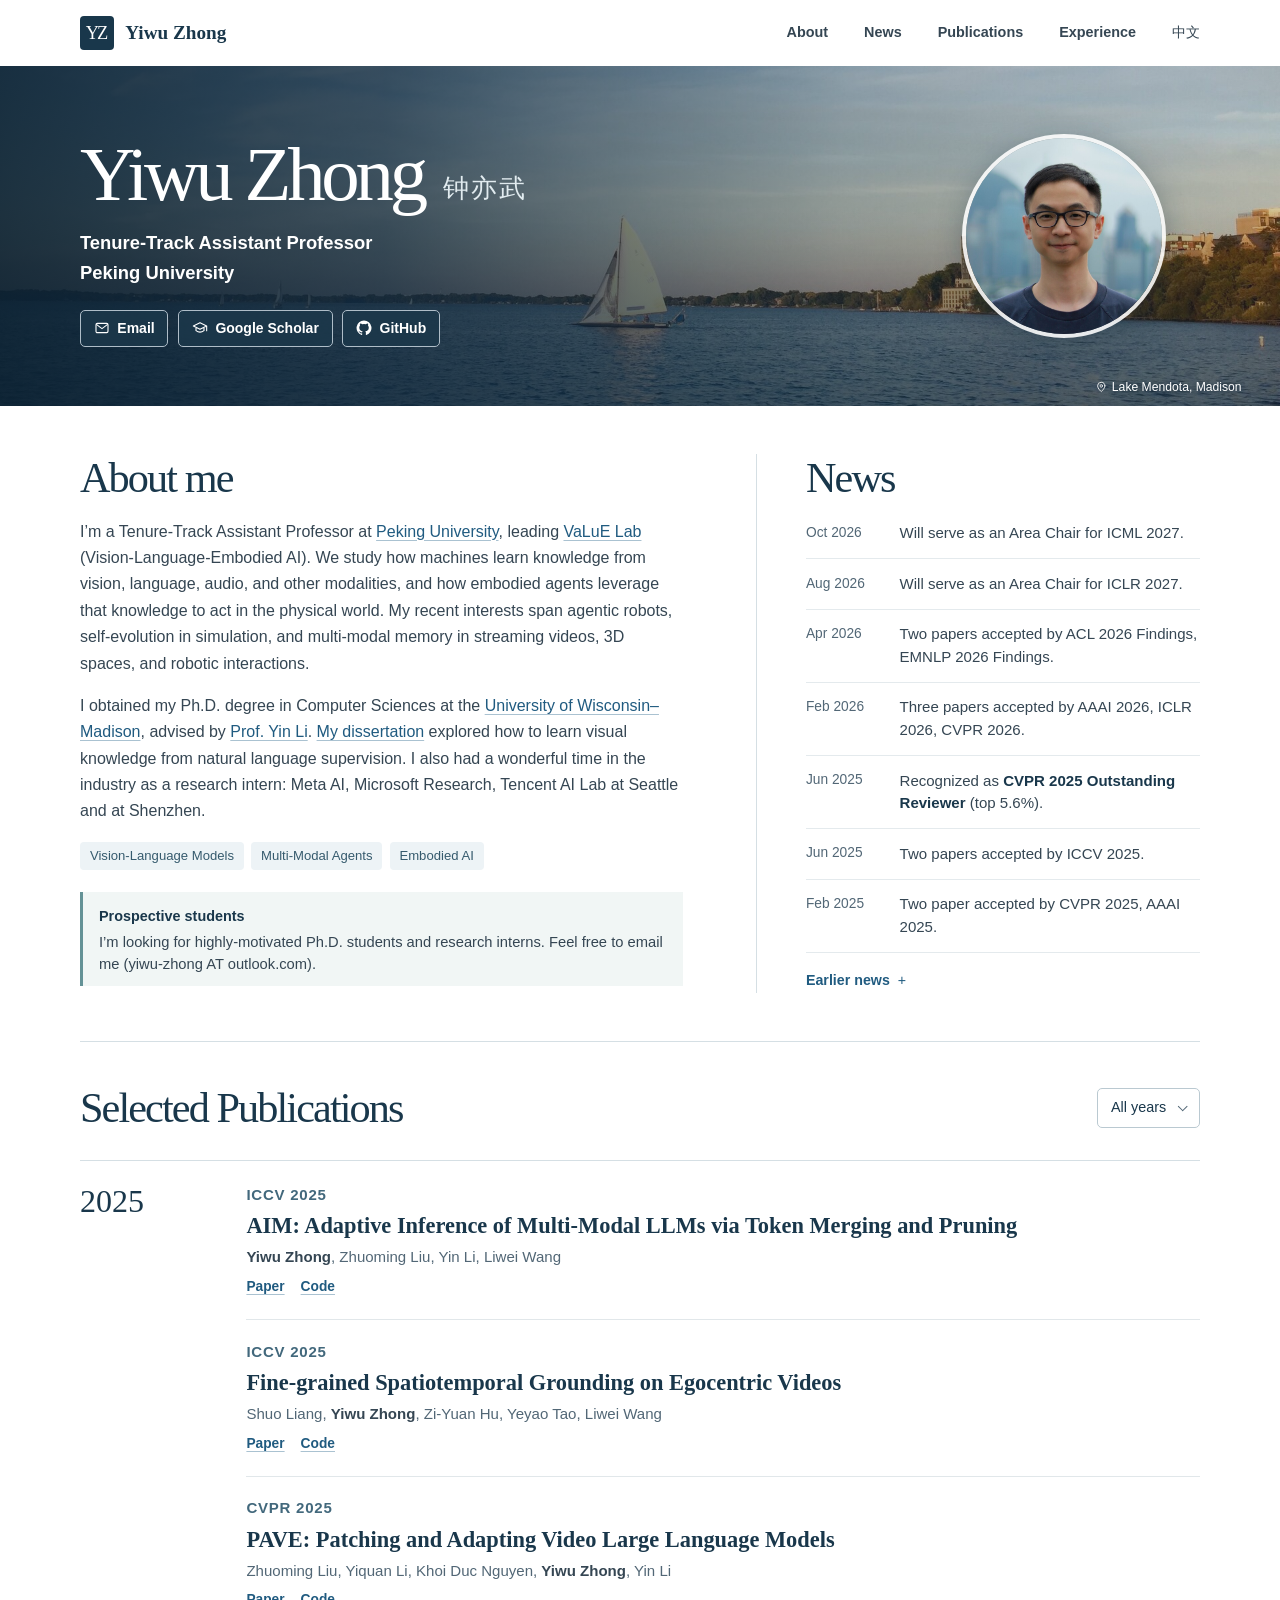
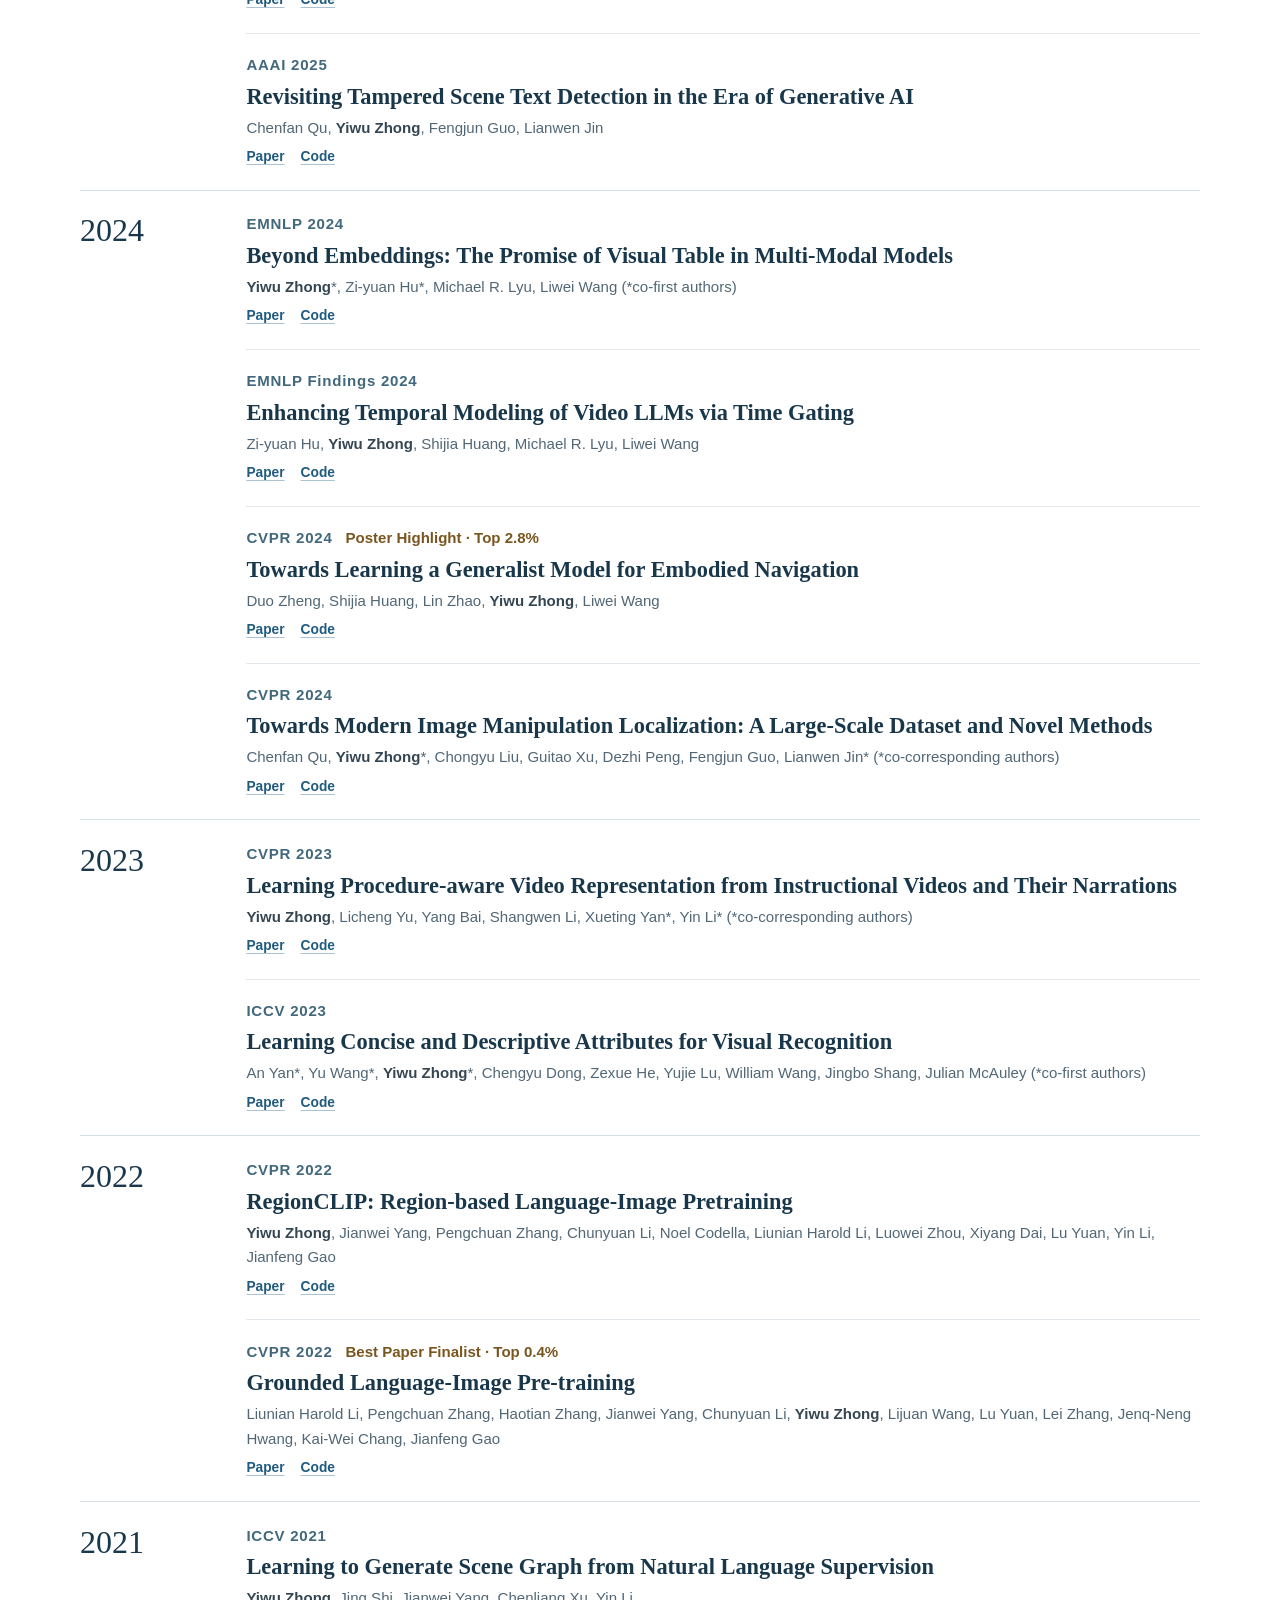
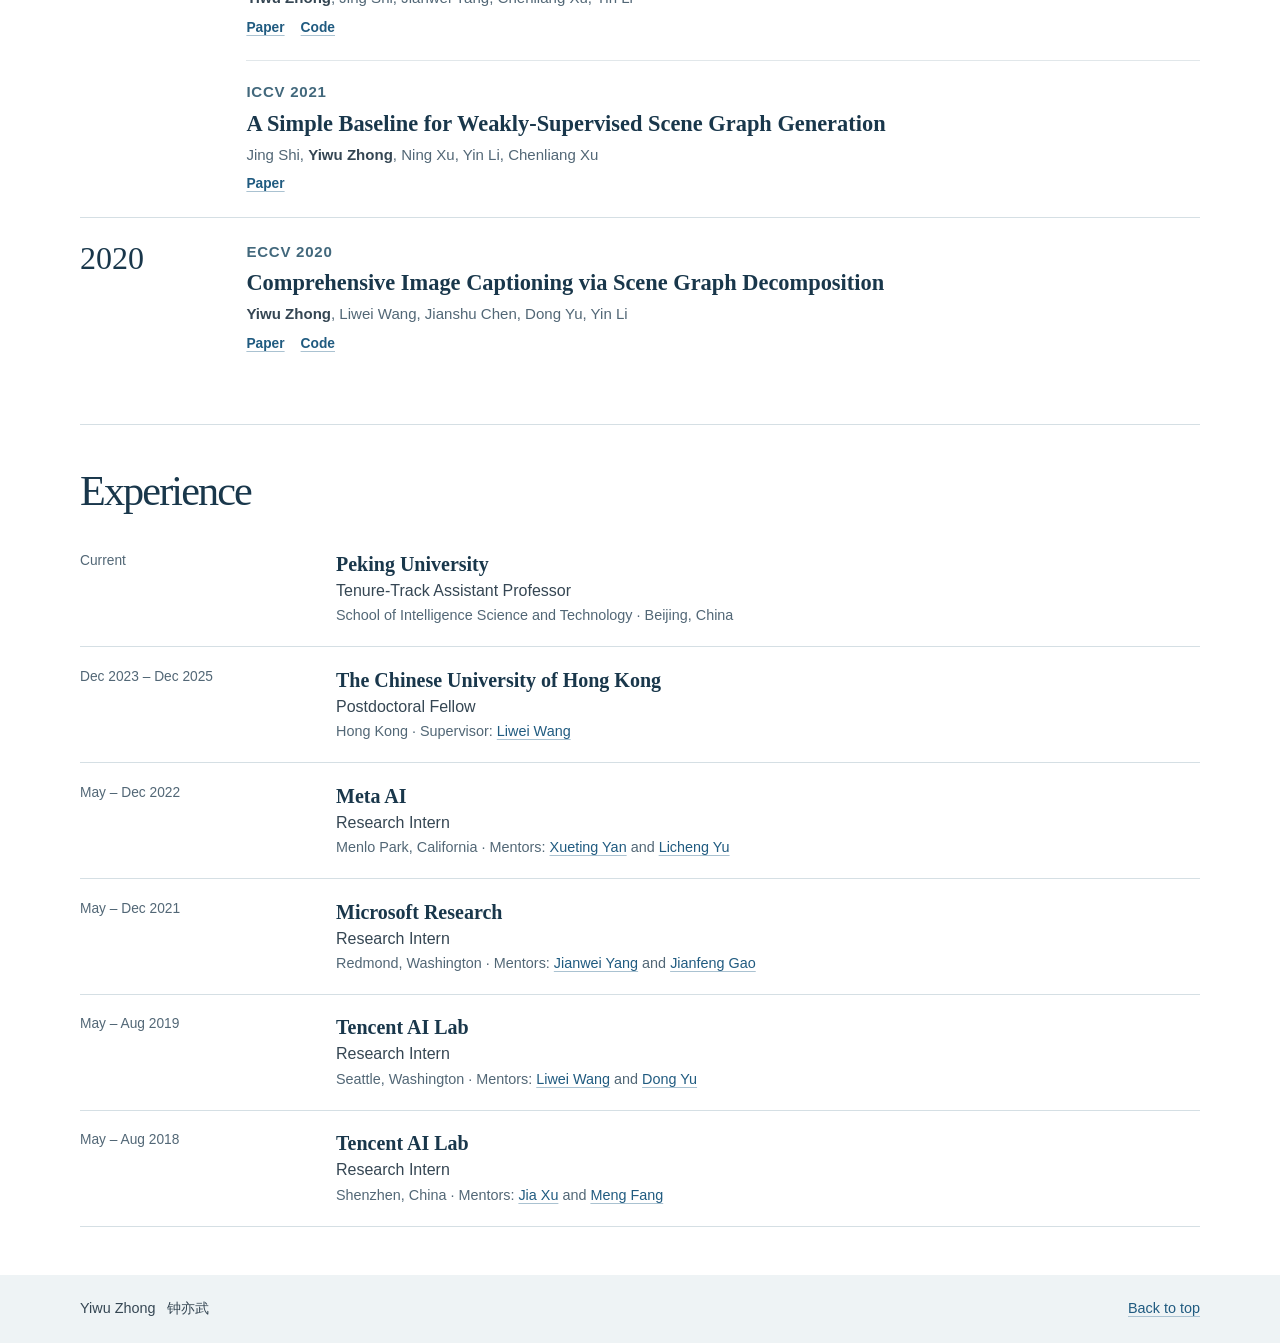
==== commit f3e2719e: "corrected" ====
--- a/index.html
+++ b/index.html
@@ -65,7 +65,7 @@
             <li><time datetime="2026-02">Feb 2026</time><span>Three papers accepted by AAAI 2026, ICLR 2026, CVPR 2026.</span></li>
             <li><time datetime="2025-06">Jun 2025</time><span>Recognized as <strong>CVPR 2025 Outstanding Reviewer</strong> (top 5.6%).</span></li>
             <li><time datetime="2025-06">Jun 2025</time><span>Two papers accepted by ICCV 2025.</span></li>
-            <li><time datetime="2025-02">Feb 2025</time><span>One paper accepted by CVPR 2025.</span></li>
+            <li><time datetime="2025-02">Feb 2025</time><span>Two paper accepted by CVPR 2025, AAAI 2025.</span></li>
           </ul>
           <details class="archive"><summary>Earlier news</summary><ul class="news-list">
             <li><time datetime="2024-10">Oct 2024</time><span>Two papers accepted by EMNLP 2024.</span></li>
